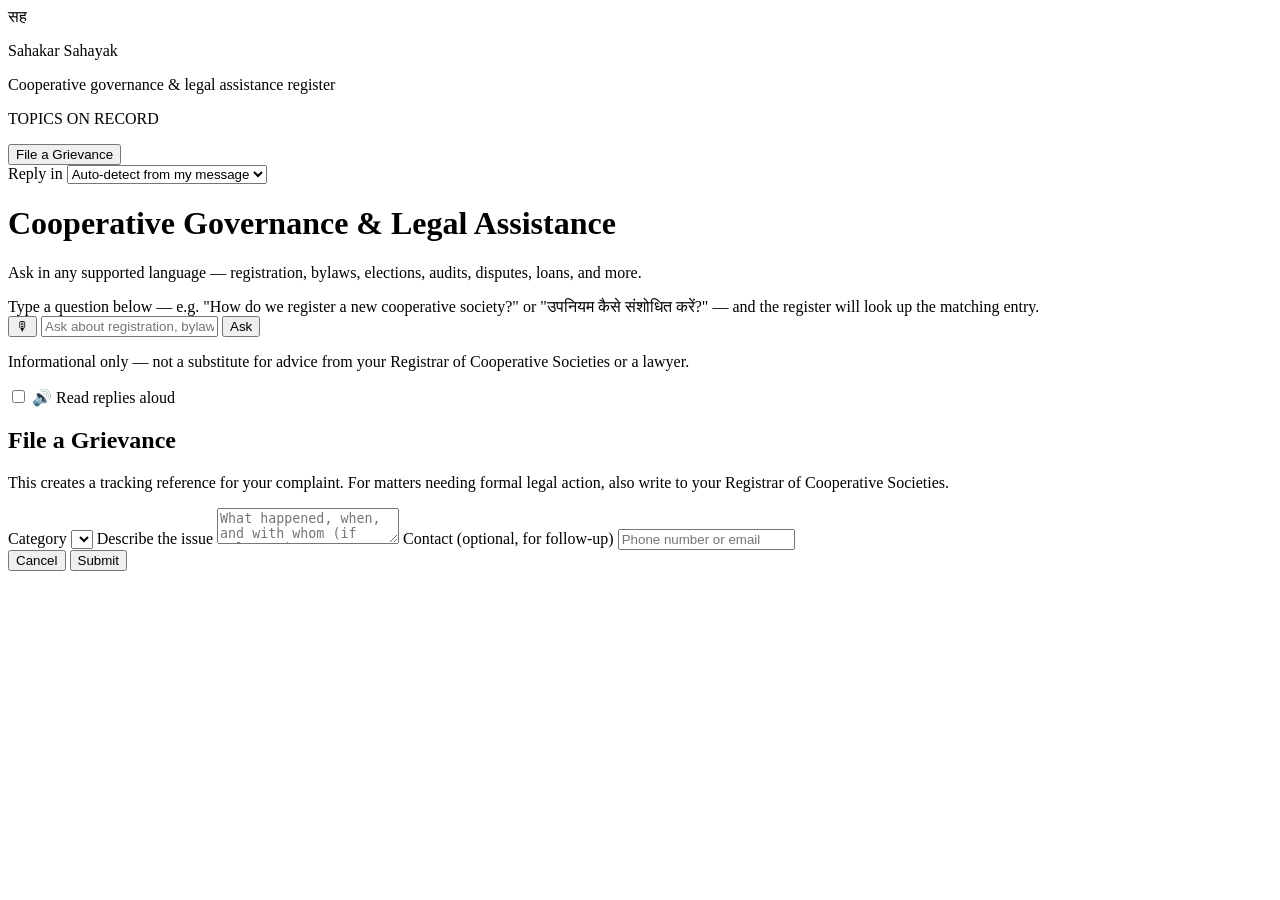
==== frontend/index.html @ 41680a65 "do it" ====
<!DOCTYPE html>
<html lang="en">
<head>
<meta charset="UTF-8" />
<meta name="viewport" content="width=device-width, initial-scale=1.0" />
<title>Sahakar Sahayak — Cooperative Governance &amp; Legal Assistance</title>
<link rel="preconnect" href="https://fonts.googleapis.com">
<link href="https://fonts.googleapis.com/css2?family=Source+Serif+4:opsz,wght@8..60,400;8..60,600;8..60,700&family=Work+Sans:wght@400;500;600&family=Noto+Sans+Devanagari:wght@400;500;600&display=swap" rel="stylesheet">
<link rel="stylesheet" href="/static/style.css">
</head>
<body>
<div class="shell">
  <aside class="sidebar">
    <div class="seal">सह</div>
    <p class="brand-name">Sahakar Sahayak</p>
    <p class="brand-sub">Cooperative governance &amp; legal assistance register</p>

    <span class="index-heading">TOPICS ON RECORD</span>
    <ul class="cat-list" id="cat-list"></ul>

    <button class="grievance-btn" id="open-grievance">File a Grievance</button>

    <div class="lang-block">
      <span class="lang-label">Reply in</span>
      <select id="lang-select">
        <option value="auto">Auto-detect from my message</option>
      </select>
    </div>
  </aside>

  <div class="main">
    <div class="topbar">
      <h1>Cooperative Governance &amp; Legal Assistance</h1>
      <p>Ask in any supported language — registration, bylaws, elections, audits, disputes, loans, and more.</p>
    </div>

    <div class="log" id="log">
      <div class="empty-state">
        Type a question below — e.g. "How do we register a new cooperative society?"
        or "उपनियम कैसे संशोधित करें?" — and the register will look up the matching entry.
      </div>
    </div>

    <div class="composer">
      <form id="chat-form">
        <button type="button" class="mic-btn" id="mic-btn" title="Speak your question">🎙</button>
        <input type="text" id="message-input" placeholder="Ask about registration, bylaws, elections, audits, disputes…" autocomplete="off" />
        <button type="submit" id="send-btn">Ask</button>
      </form>
      <div class="composer-row2">
        <p class="hint">Informational only — not a substitute for advice from your Registrar of Cooperative Societies or a lawyer.</p>
        <label class="speak-toggle">
          <input type="checkbox" id="speak-toggle" />
          🔊 Read replies aloud
        </label>
      </div>
    </div>

    <div class="grievance-panel" id="grievance-panel">
      <div class="grievance-card">
        <h2>File a Grievance</h2>
        <p class="sub">This creates a tracking reference for your complaint. For matters needing formal legal action, also write to your Registrar of Cooperative Societies.</p>

        <label for="grievance-category">Category</label>
        <select id="grievance-category"></select>

        <label for="grievance-desc">Describe the issue</label>
        <textarea id="grievance-desc" placeholder="What happened, when, and with whom (if relevant)?"></textarea>

        <label for="grievance-contact">Contact (optional, for follow-up)</label>
        <input type="text" id="grievance-contact" placeholder="Phone number or email" />

        <div class="grievance-actions">
          <button type="button" id="grievance-cancel">Cancel</button>
          <button type="button" id="grievance-submit" class="primary">Submit</button>
        </div>
      </div>
    </div>
  </div>
</div>

<script src="/static/script.js"></script>
</body>
</html>
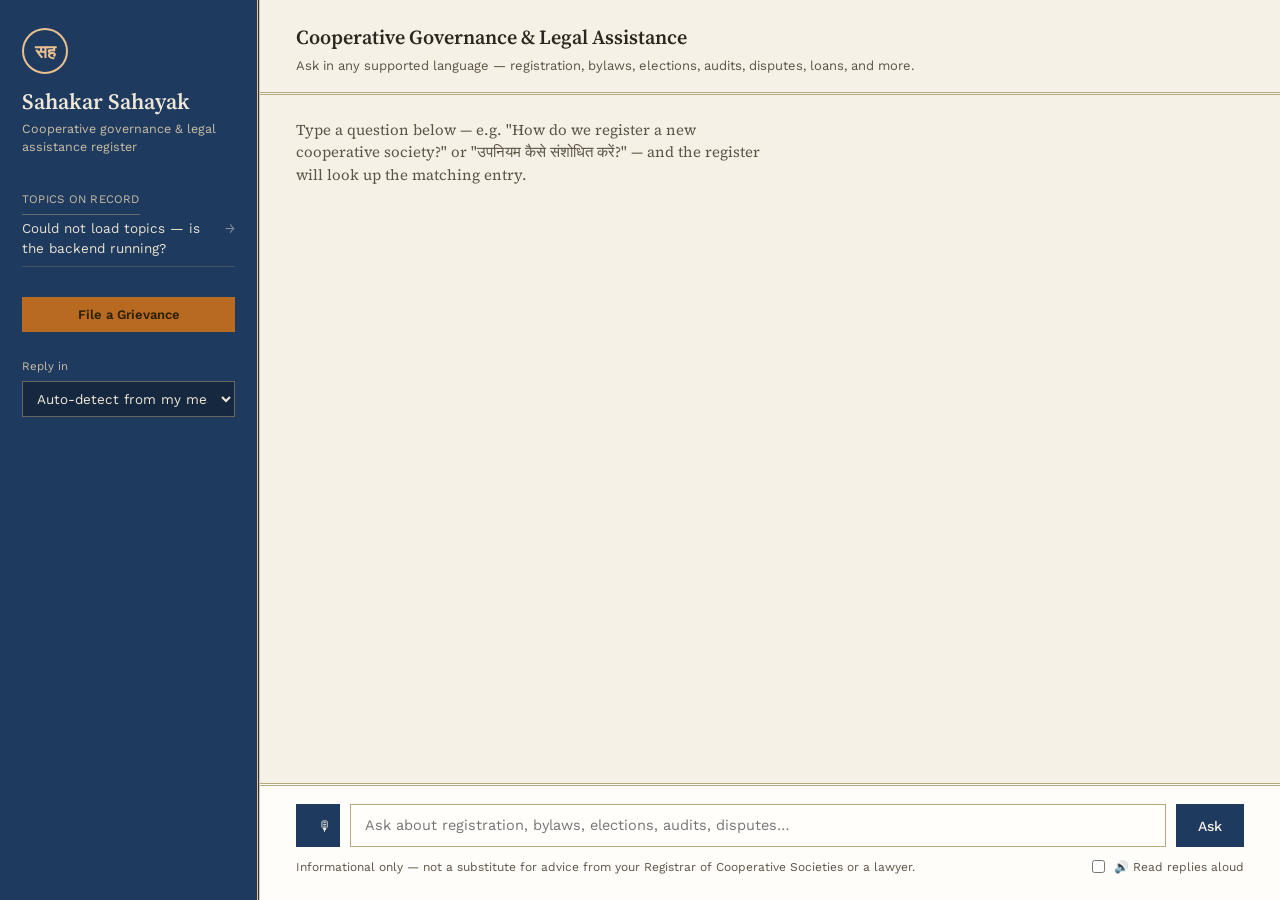
==== commit c428affd: "Fix CSS and JS paths in root index.html" ====
--- a/frontend/index.html
+++ b/frontend/index.html
@@ -6,7 +6,7 @@
 <title>Sahakar Sahayak — Cooperative Governance &amp; Legal Assistance</title>
 <link rel="preconnect" href="https://fonts.googleapis.com">
 <link href="https://fonts.googleapis.com/css2?family=Source+Serif+4:opsz,wght@8..60,400;8..60,600;8..60,700&family=Work+Sans:wght@400;500;600&family=Noto+Sans+Devanagari:wght@400;500;600&display=swap" rel="stylesheet">
-<link rel="stylesheet" href="/static/style.css">
+<link rel="stylesheet" href="style.css">
 </head>
 <body>
 <div class="shell">
@@ -78,7 +78,6 @@
     </div>
   </div>
 </div>
-
-<script src="/static/script.js"></script>
+<script src="script.js"></script>
 </body>
 </html>
--- a/frontend/style.css
+++ b/frontend/style.css
@@ -0,0 +1,372 @@
+:root {
+  --paper: #F6F1E6;
+  --card: #FFFDF9;
+  --ink: #2B2620;
+  --ink-soft: #5B5346;
+  --indigo: #1F3A5F;
+  --indigo-dark: #16283F;
+  --ochre: #B96A21;
+  --ochre-soft: #E9C08F;
+  --green: #2E5339;
+  --line: #D9CDB2;
+  --line-strong: #B7A97E;
+}
+
+* { box-sizing: border-box; }
+
+body {
+  margin: 0;
+  background: var(--paper);
+  color: var(--ink);
+  font-family: 'Work Sans', 'Noto Sans Devanagari', sans-serif;
+  font-size: 15px;
+  line-height: 1.5;
+}
+
+.shell {
+  display: grid;
+  grid-template-columns: 260px 1fr;
+  min-height: 100vh;
+}
+
+.sidebar {
+  background: var(--indigo);
+  color: #EFE8D8;
+  padding: 28px 22px;
+  border-right: 3px double var(--ochre-soft);
+}
+
+.seal {
+  width: 46px;
+  height: 46px;
+  border: 2px solid var(--ochre-soft);
+  border-radius: 50%;
+  display: flex;
+  align-items: center;
+  justify-content: center;
+  font-family: 'Source Serif 4', serif;
+  font-weight: 700;
+  font-size: 18px;
+  color: var(--ochre-soft);
+  margin-bottom: 14px;
+}
+
+.brand-name {
+  font-family: 'Source Serif 4', serif;
+  font-size: 22px;
+  font-weight: 600;
+  line-height: 1.25;
+  margin: 0 0 4px;
+}
+
+.brand-sub {
+  font-size: 12.5px;
+  color: #C9BFA4;
+  margin: 0 0 30px;
+}
+
+.index-heading {
+  font-size: 11.5px;
+  letter-spacing: 0.02em;
+  color: #C9BFA4;
+  border-bottom: 1px solid rgba(233, 192, 143, 0.35);
+  padding-bottom: 8px;
+  margin-bottom: 10px;
+}
+
+.cat-list {
+  list-style: none;
+  margin: 0 0 30px;
+  padding: 0;
+}
+
+.cat-list li {
+  font-size: 13.5px;
+  padding: 8px 0;
+  border-bottom: 1px solid rgba(233, 192, 143, 0.18);
+  cursor: pointer;
+  color: #E9E2CF;
+  display: flex;
+  justify-content: space-between;
+}
+
+.cat-list li:hover { color: var(--ochre-soft); }
+.cat-list li::after { content: "→"; opacity: 0.5; }
+
+.lang-block { margin-top: auto; }
+
+.lang-label {
+  font-size: 11.5px;
+  color: #C9BFA4;
+  margin-bottom: 6px;
+  display: block;
+}
+
+select#lang-select {
+  width: 100%;
+  background: var(--indigo-dark);
+  color: #EFE8D8;
+  border: 1px solid rgba(233, 192, 143, 0.4);
+  padding: 8px 10px;
+  font-family: inherit;
+  font-size: 13.5px;
+}
+.main {
+  position: relative;
+  display: flex;
+  flex-direction: column;
+  max-height: 100vh;
+}
+
+.topbar {
+  padding: 22px 36px 16px;
+  border-bottom: 3px double var(--line-strong);
+}
+
+.topbar h1 {
+  font-family: 'Source Serif 4', serif;
+  font-weight: 600;
+  font-size: 20px;
+  margin: 0 0 4px;
+}
+
+.topbar p {
+  margin: 0;
+  font-size: 13px;
+  color: var(--ink-soft);
+}
+
+.log {
+  flex: 1;
+  overflow-y: auto;
+  padding: 24px 36px;
+}
+
+.entry {
+  border-bottom: 1px solid var(--line);
+  padding: 16px 0;
+  display: grid;
+  grid-template-columns: 108px 1fr;
+  gap: 18px;
+}
+
+.entry:first-child { padding-top: 0; }
+
+.entry .who {
+  font-size: 11.5px;
+  letter-spacing: 0.01em;
+  color: var(--ink-soft);
+  padding-top: 2px;
+}
+
+.entry.bot .who { color: var(--green); }
+.entry.user .who { color: var(--ochre); }
+
+.entry .body p {
+  margin: 0 0 8px;
+  white-space: pre-wrap;
+}
+
+.entry .meta {
+  font-size: 11.5px;
+  color: var(--ink-soft);
+  border-top: 1px dashed var(--line);
+  padding-top: 6px;
+  margin-top: 8px;
+}
+
+.entry .meta .tag {
+  display: inline-block;
+  border: 1px solid var(--line-strong);
+  padding: 1px 7px;
+  margin-right: 6px;
+  color: var(--ink-soft);
+}
+
+.composer {
+  border-top: 3px double var(--line-strong);
+  padding: 18px 36px 24px;
+  background: var(--card);
+}
+
+.composer form {
+  display: flex;
+  gap: 10px;
+}
+
+.composer input[type="text"] {
+  flex: 1;
+  border: 1px solid var(--line-strong);
+  background: #FFFEFB;
+  padding: 12px 14px;
+  font-family: inherit;
+  font-size: 14.5px;
+  color: var(--ink);
+}
+
+.composer input[type="text"]:focus {
+  outline: 2px solid var(--indigo);
+  outline-offset: 1px;
+}
+
+.composer button {
+  border: none;
+  background: var(--indigo);
+  color: #F6F1E6;
+  padding: 0 22px;
+  font-family: inherit;
+  font-size: 14px;
+  font-weight: 500;
+  cursor: pointer;
+}
+
+.composer button:hover { background: var(--indigo-dark); }
+.composer button:disabled { opacity: 0.5; cursor: default; }
+
+.mic-btn {
+  border: 1px solid var(--line-strong);
+  background: #FFFEFB;
+  color: var(--indigo);
+  width: 44px;
+  font-size: 16px;
+  cursor: pointer;
+}
+
+.mic-btn.listening {
+  background: var(--ochre);
+  border-color: var(--ochre);
+  color: #fff;
+}
+
+.mic-btn:disabled { opacity: 0.35; cursor: not-allowed; }
+
+.composer-row2 {
+  display: flex;
+  align-items: center;
+  justify-content: space-between;
+  margin-top: 10px;
+}
+
+.hint {
+  font-size: 12px;
+  color: var(--ink-soft);
+  margin: 0;
+}
+
+.speak-toggle {
+  font-size: 12px;
+  color: var(--ink-soft);
+  display: flex;
+  align-items: center;
+  gap: 6px;
+  cursor: pointer;
+  white-space: nowrap;
+}
+
+.speak-toggle input { cursor: pointer; }
+
+.grievance-btn {
+  width: 100%;
+  background: var(--ochre);
+  color: #2B2000;
+  border: none;
+  padding: 10px 12px;
+  font-family: inherit;
+  font-size: 13px;
+  font-weight: 600;
+  cursor: pointer;
+  margin-bottom: 26px;
+}
+
+.grievance-btn:hover { background: #C97A2B; }
+
+.grievance-panel {
+  display: none;
+  position: absolute;
+  inset: 0;
+  background: rgba(43, 38, 32, 0.35);
+  z-index: 10;
+  align-items: flex-start;
+  justify-content: center;
+}
+
+.grievance-panel.open { display: flex; }
+
+.grievance-card {
+  background: var(--card);
+  border: 3px double var(--line-strong);
+  width: min(520px, 92%);
+  margin-top: 60px;
+  padding: 26px 28px;
+}
+
+.grievance-card h2 {
+  font-family: 'Source Serif 4', serif;
+  font-size: 18px;
+  margin: 0 0 4px;
+}
+
+.grievance-card .sub {
+  font-size: 12.5px;
+  color: var(--ink-soft);
+  margin: 0 0 18px;
+}
+
+.grievance-card label {
+  display: block;
+  font-size: 12.5px;
+  color: var(--ink-soft);
+  margin: 14px 0 6px;
+}
+
+.grievance-card select,
+.grievance-card textarea,
+.grievance-card input[type="text"] {
+  width: 100%;
+  border: 1px solid var(--line-strong);
+  background: #FFFEFB;
+  padding: 10px 12px;
+  font-family: inherit;
+  font-size: 14px;
+  color: var(--ink);
+}
+
+.grievance-card textarea {
+  min-height: 90px;
+  resize: vertical;
+}
+
+.grievance-actions {
+  display: flex;
+  justify-content: flex-end;
+  gap: 10px;
+  margin-top: 20px;
+}
+
+.grievance-actions button {
+  font-family: inherit;
+  font-size: 13.5px;
+  padding: 9px 18px;
+  cursor: pointer;
+  border: 1px solid var(--line-strong);
+  background: #fff;
+  color: var(--ink);
+}
+
+.grievance-actions .primary {
+  background: var(--indigo);
+  color: #F6F1E6;
+  border-color: var(--indigo);
+}
+
+.grievance-actions .primary:hover { background: var(--indigo-dark); }
+
+.empty-state {
+  font-family: 'Source Serif 4', serif;
+  font-size: 15px;
+  color: var(--ink-soft);
+  max-width: 480px;
+}
+
+::-webkit-scrollbar { width: 10px; }
+::-webkit-scrollbar-thumb { background: var(--line-strong); }
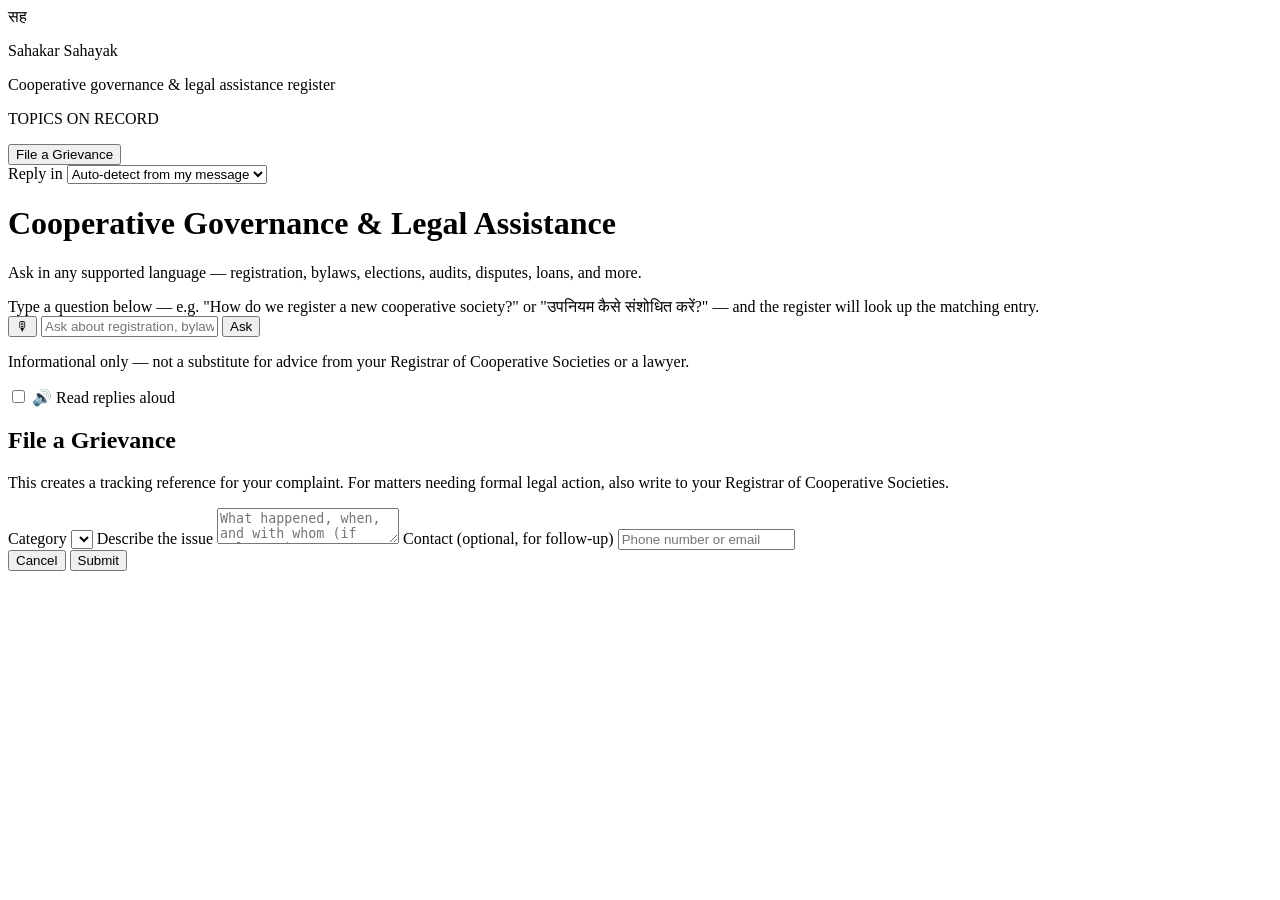
==== commit 5e8fa4ab: "Fix static file paths for deployment" ====
--- a/frontend/index.html
+++ b/frontend/index.html
@@ -6,7 +6,7 @@
 <title>Sahakar Sahayak — Cooperative Governance &amp; Legal Assistance</title>
 <link rel="preconnect" href="https://fonts.googleapis.com">
 <link href="https://fonts.googleapis.com/css2?family=Source+Serif+4:opsz,wght@8..60,400;8..60,600;8..60,700&family=Work+Sans:wght@400;500;600&family=Noto+Sans+Devanagari:wght@400;500;600&display=swap" rel="stylesheet">
-<link rel="stylesheet" href="style.css">
+<link rel="stylesheet" href="/static/style.css">
 </head>
 <body>
 <div class="shell">
@@ -77,7 +77,6 @@
       </div>
     </div>
   </div>
-</div>
-<script src="script.js"></script>
+</div><script src="/static/script.js"></script>
 </body>
 </html>
